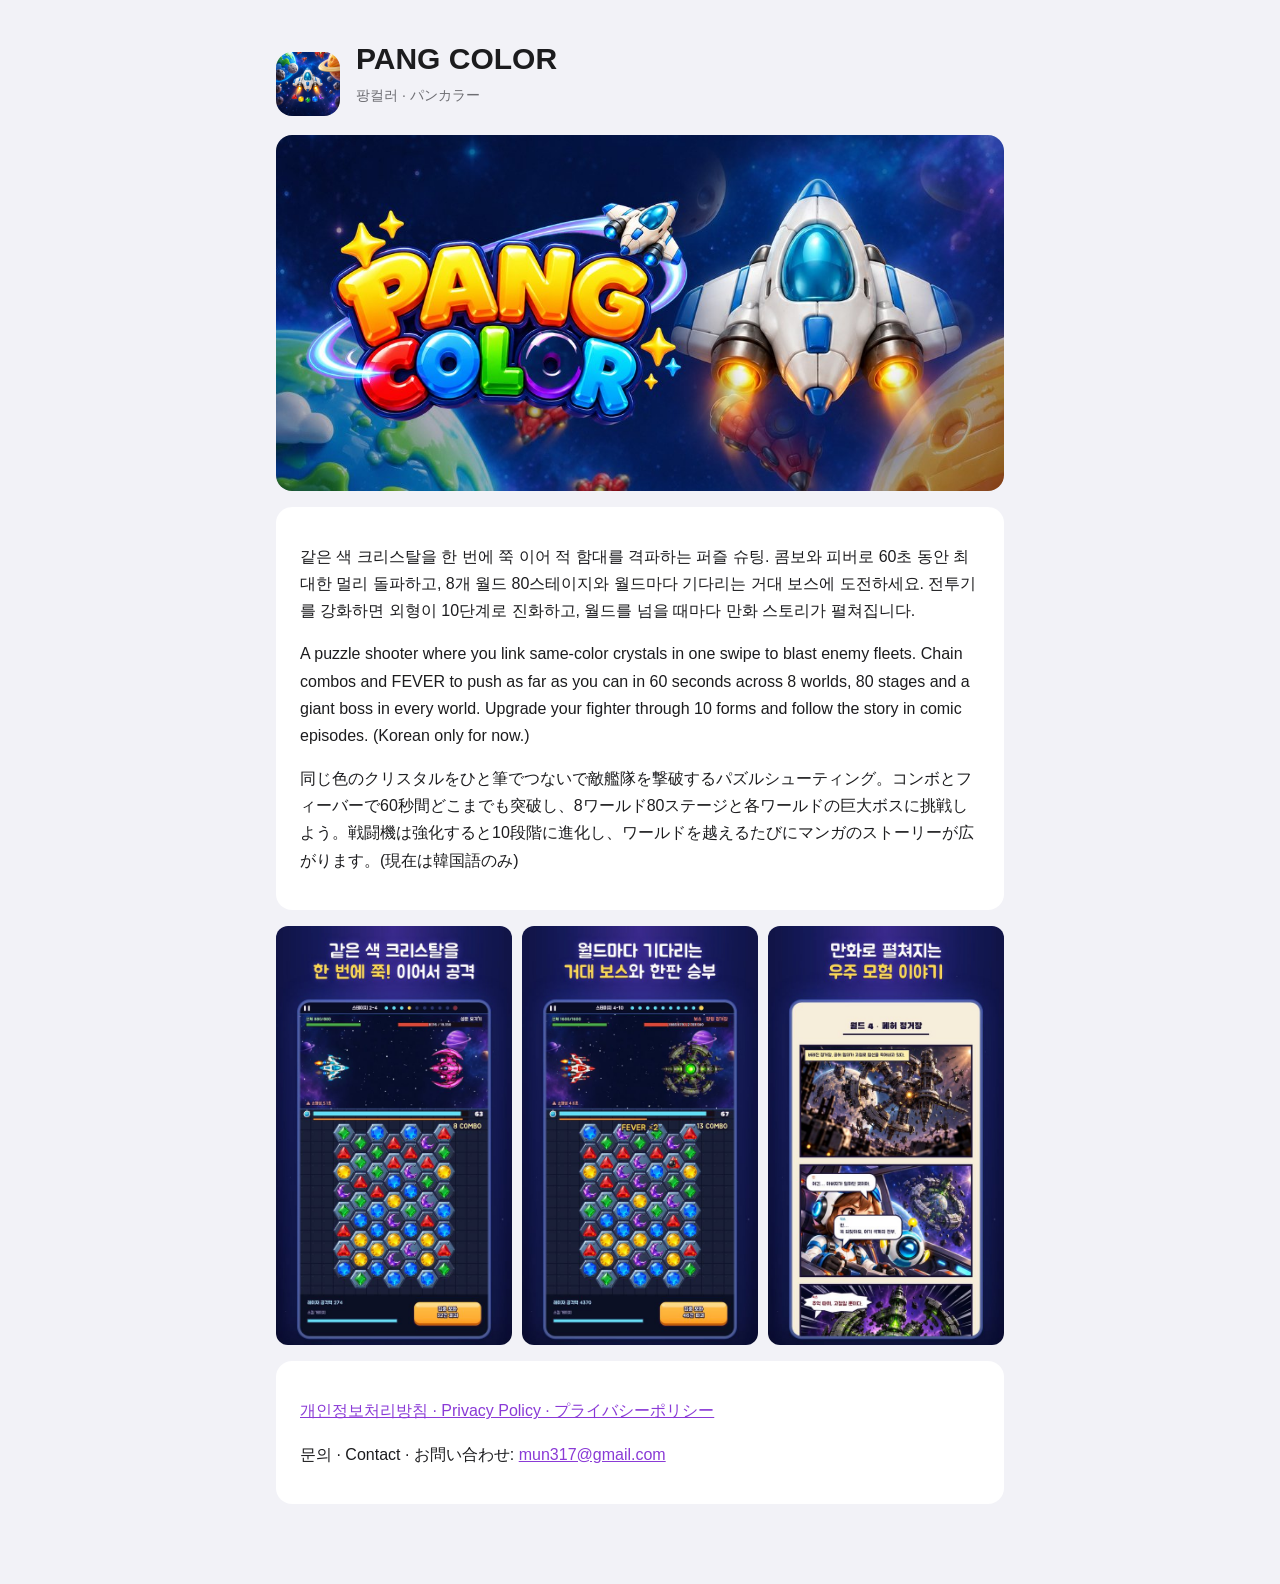
==== pangcolor/index.html @ c2058cbd "PANG COLOR 소개 페이지·개인정보처리방침(ko/en/ja)·홈 카드 추가 Co-Authored-By: Claude Opus 5.5 <noreply@anthropic.com>" ====
<!doctype html>
<html lang="ko">
<head>
<meta charset="utf-8">
<meta name="viewport" content="width=device-width, initial-scale=1, viewport-fit=cover">
<title>PANG COLOR</title>
<link rel="stylesheet" href="/style.css">
<style>
  .feature { width: 100%; border-radius: 16px; display: block; margin: 8px 0 4px; }
  .shots { display: grid; grid-template-columns: repeat(3, 1fr); gap: 10px; margin: 16px 0; }
  .shots img { width: 100%; border-radius: 12px; display: block; }
</style>
</head>
<body>
<main>
  <div class="app">
    <img class="icon" src="/pangcolor/icon.png" alt="">
    <div>
      <h1>PANG COLOR</h1>
      <p class="meta">팡컬러 · パンカラー</p>
    </div>
  </div>
  <img class="feature" src="/pangcolor/feature.jpg" alt="PANG COLOR">
  <div class="card">
    <p>같은 색 크리스탈을 한 번에 쭉 이어 적 함대를 격파하는 퍼즐 슈팅. 콤보와 피버로 60초 동안 최대한 멀리 돌파하고, 8개 월드 80스테이지와 월드마다 기다리는 거대 보스에 도전하세요. 전투기를 강화하면 외형이 10단계로 진화하고, 월드를 넘을 때마다 만화 스토리가 펼쳐집니다.</p>
    <p>A puzzle shooter where you link same-color crystals in one swipe to blast enemy fleets. Chain combos and FEVER to push as far as you can in 60 seconds across 8 worlds, 80 stages and a giant boss in every world. Upgrade your fighter through 10 forms and follow the story in comic episodes. (Korean only for now.)</p>
    <p>同じ色のクリスタルをひと筆でつないで敵艦隊を撃破するパズルシューティング。コンボとフィーバーで60秒間どこまでも突破し、8ワールド80ステージと各ワールドの巨大ボスに挑戦しよう。戦闘機は強化すると10段階に進化し、ワールドを越えるたびにマンガのストーリーが広がります。(現在は韓国語のみ)</p>
  </div>
  <div class="shots">
    <img src="/pangcolor/shot1.jpg" alt="">
    <img src="/pangcolor/shot3.jpg" alt="">
    <img src="/pangcolor/shot6.jpg" alt="">
  </div>
  <div class="card">
    <p><a href="/pangcolor/privacy/">개인정보처리방침 · Privacy Policy · プライバシーポリシー</a></p>
    <p>문의 · Contact · お問い合わせ: <a href="mailto:mun317@gmail.com">mun317@gmail.com</a></p>
  </div>
</main>
</body>
</html>
---- style.css ----
:root {
  --bg: #f2f2f7;
  --card: #ffffff;
  --fg: #1c1c1e;
  --muted: #6e6e73;
  --line: #d8d8de;
  --accent: #8a3ad6;
  color-scheme: light;
}
@media (prefers-color-scheme: dark) {
  :root {
    --bg: #000000;
    --card: #1c1c1e;
    --fg: #f2f2f7;
    --muted: #a1a1a6;
    --line: #38383a;
    --accent: #bf5af2;
    color-scheme: dark;
  }
}
* { box-sizing: border-box; }
body {
  margin: 0;
  background: var(--bg);
  color: var(--fg);
  font: 16px/1.7 -apple-system, BlinkMacSystemFont, 'Segoe UI', Roboto, 'Apple SD Gothic Neo', 'Noto Sans KR', 'Hiragino Sans', 'Noto Sans JP', sans-serif;
}
main {
  max-width: 760px;
  margin: 0 auto;
  padding: 40px max(16px, env(safe-area-inset-left)) 64px;
}
a { color: var(--accent); }
h1 { font-size: 30px; line-height: 1.25; margin: 0 0 6px; text-wrap: balance; }
h2 { font-size: 20px; margin: 36px 0 8px; }
h3 { font-size: 16px; margin: 20px 0 4px; }
.meta { color: var(--muted); font-size: 14px; margin: 0 0 20px; }
.langs { display: flex; gap: 8px; flex-wrap: wrap; margin: 0 0 28px; }
.langs a {
  padding: 4px 14px;
  border-radius: 999px;
  background: var(--card);
  text-decoration: none;
  font-size: 14px;
  font-weight: 600;
}
section.lang { background: var(--card); border-radius: 16px; padding: 8px 24px 24px; margin-bottom: 28px; }
table { width: 100%; border-collapse: collapse; font-size: 14px; margin: 8px 0; }
th, td { text-align: left; vertical-align: top; padding: 8px 6px; border-bottom: 1px solid var(--line); }
th { color: var(--muted); font-weight: 600; }
.table-wrap { overflow-x: auto; }
.card { background: var(--card); border-radius: 16px; padding: 20px 24px; margin: 16px 0; }
.app { display: flex; gap: 16px; align-items: center; }
.icon {
  flex: none; width: 64px; height: 64px; border-radius: 16px;
  display: grid; place-items: center; color: #fff; font-weight: 800; font-size: 22px;
  background: linear-gradient(155deg, #b75cf4, #8a34e2 48%, #5521c4);
}
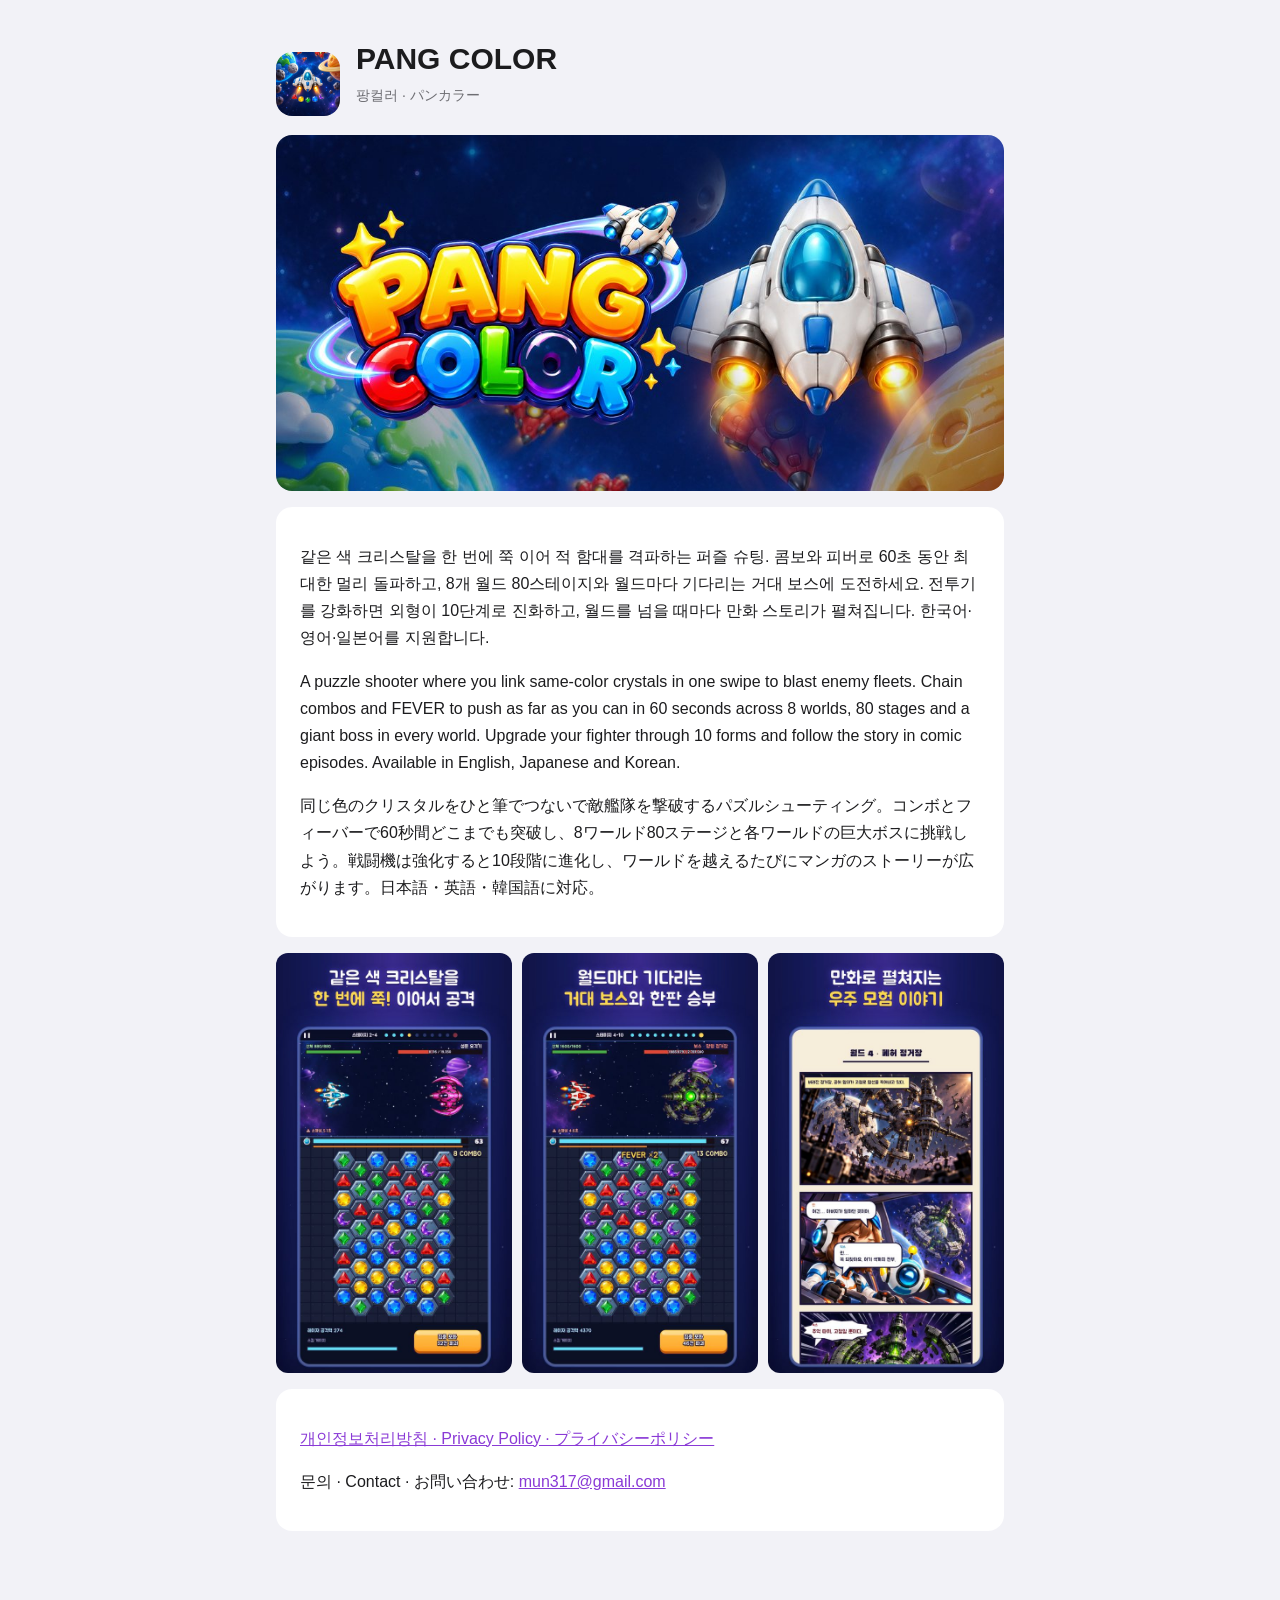
==== commit ca5421a9: "PANG COLOR: 영어·일본어 지원 반영 (소개·개인정보처리방침) Co-Authored-By: Claude Opus 5.5 <noreply@anthropic.com> Claud" ====
--- a/pangcolor/index.html
+++ b/pangcolor/index.html
@@ -22,9 +22,9 @@
   </div>
   <img class="feature" src="/pangcolor/feature.jpg" alt="PANG COLOR">
   <div class="card">
-    <p>같은 색 크리스탈을 한 번에 쭉 이어 적 함대를 격파하는 퍼즐 슈팅. 콤보와 피버로 60초 동안 최대한 멀리 돌파하고, 8개 월드 80스테이지와 월드마다 기다리는 거대 보스에 도전하세요. 전투기를 강화하면 외형이 10단계로 진화하고, 월드를 넘을 때마다 만화 스토리가 펼쳐집니다.</p>
-    <p>A puzzle shooter where you link same-color crystals in one swipe to blast enemy fleets. Chain combos and FEVER to push as far as you can in 60 seconds across 8 worlds, 80 stages and a giant boss in every world. Upgrade your fighter through 10 forms and follow the story in comic episodes. (Korean only for now.)</p>
-    <p>同じ色のクリスタルをひと筆でつないで敵艦隊を撃破するパズルシューティング。コンボとフィーバーで60秒間どこまでも突破し、8ワールド80ステージと各ワールドの巨大ボスに挑戦しよう。戦闘機は強化すると10段階に進化し、ワールドを越えるたびにマンガのストーリーが広がります。(現在は韓国語のみ)</p>
+    <p>같은 색 크리스탈을 한 번에 쭉 이어 적 함대를 격파하는 퍼즐 슈팅. 콤보와 피버로 60초 동안 최대한 멀리 돌파하고, 8개 월드 80스테이지와 월드마다 기다리는 거대 보스에 도전하세요. 전투기를 강화하면 외형이 10단계로 진화하고, 월드를 넘을 때마다 만화 스토리가 펼쳐집니다. 한국어·영어·일본어를 지원합니다.</p>
+    <p>A puzzle shooter where you link same-color crystals in one swipe to blast enemy fleets. Chain combos and FEVER to push as far as you can in 60 seconds across 8 worlds, 80 stages and a giant boss in every world. Upgrade your fighter through 10 forms and follow the story in comic episodes. Available in English, Japanese and Korean.</p>
+    <p>同じ色のクリスタルをひと筆でつないで敵艦隊を撃破するパズルシューティング。コンボとフィーバーで60秒間どこまでも突破し、8ワールド80ステージと各ワールドの巨大ボスに挑戦しよう。戦闘機は強化すると10段階に進化し、ワールドを越えるたびにマンガのストーリーが広がります。日本語・英語・韓国語に対応。</p>
   </div>
   <div class="shots">
     <img src="/pangcolor/shot1.jpg" alt="">
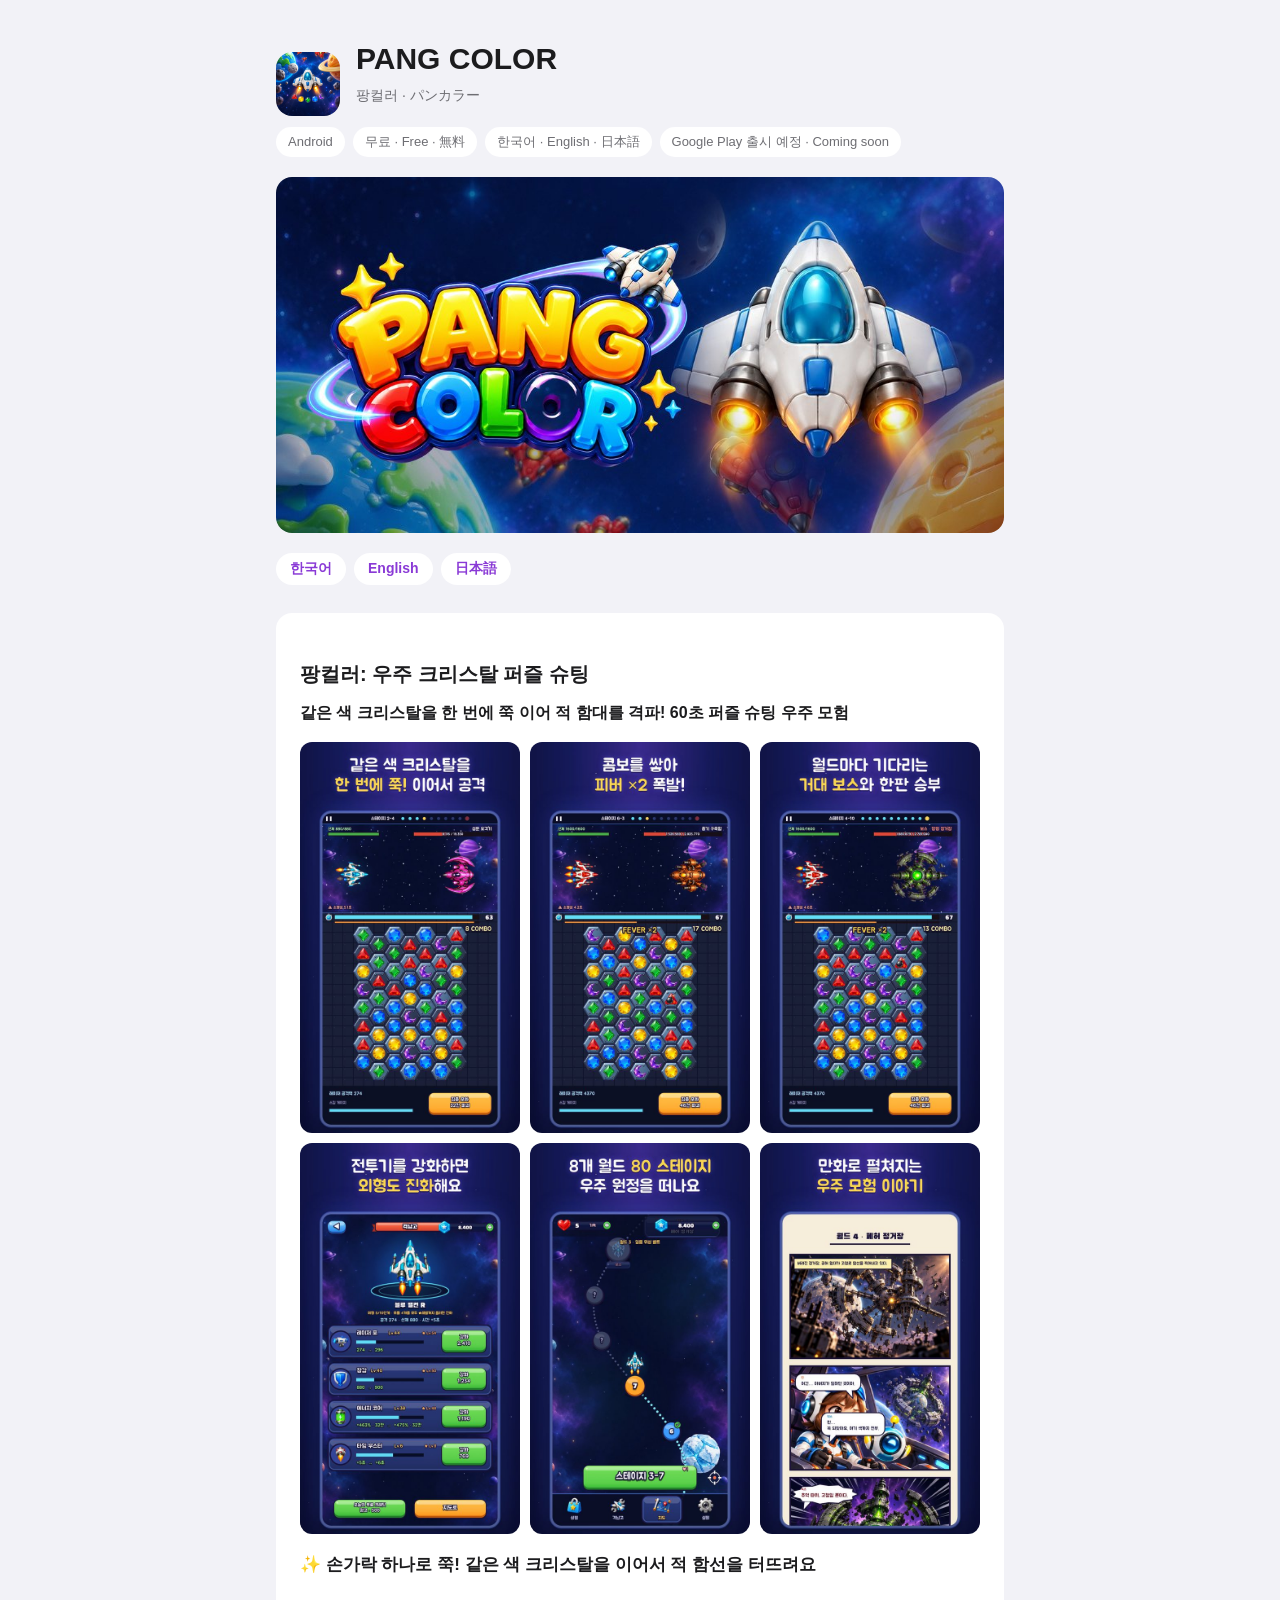
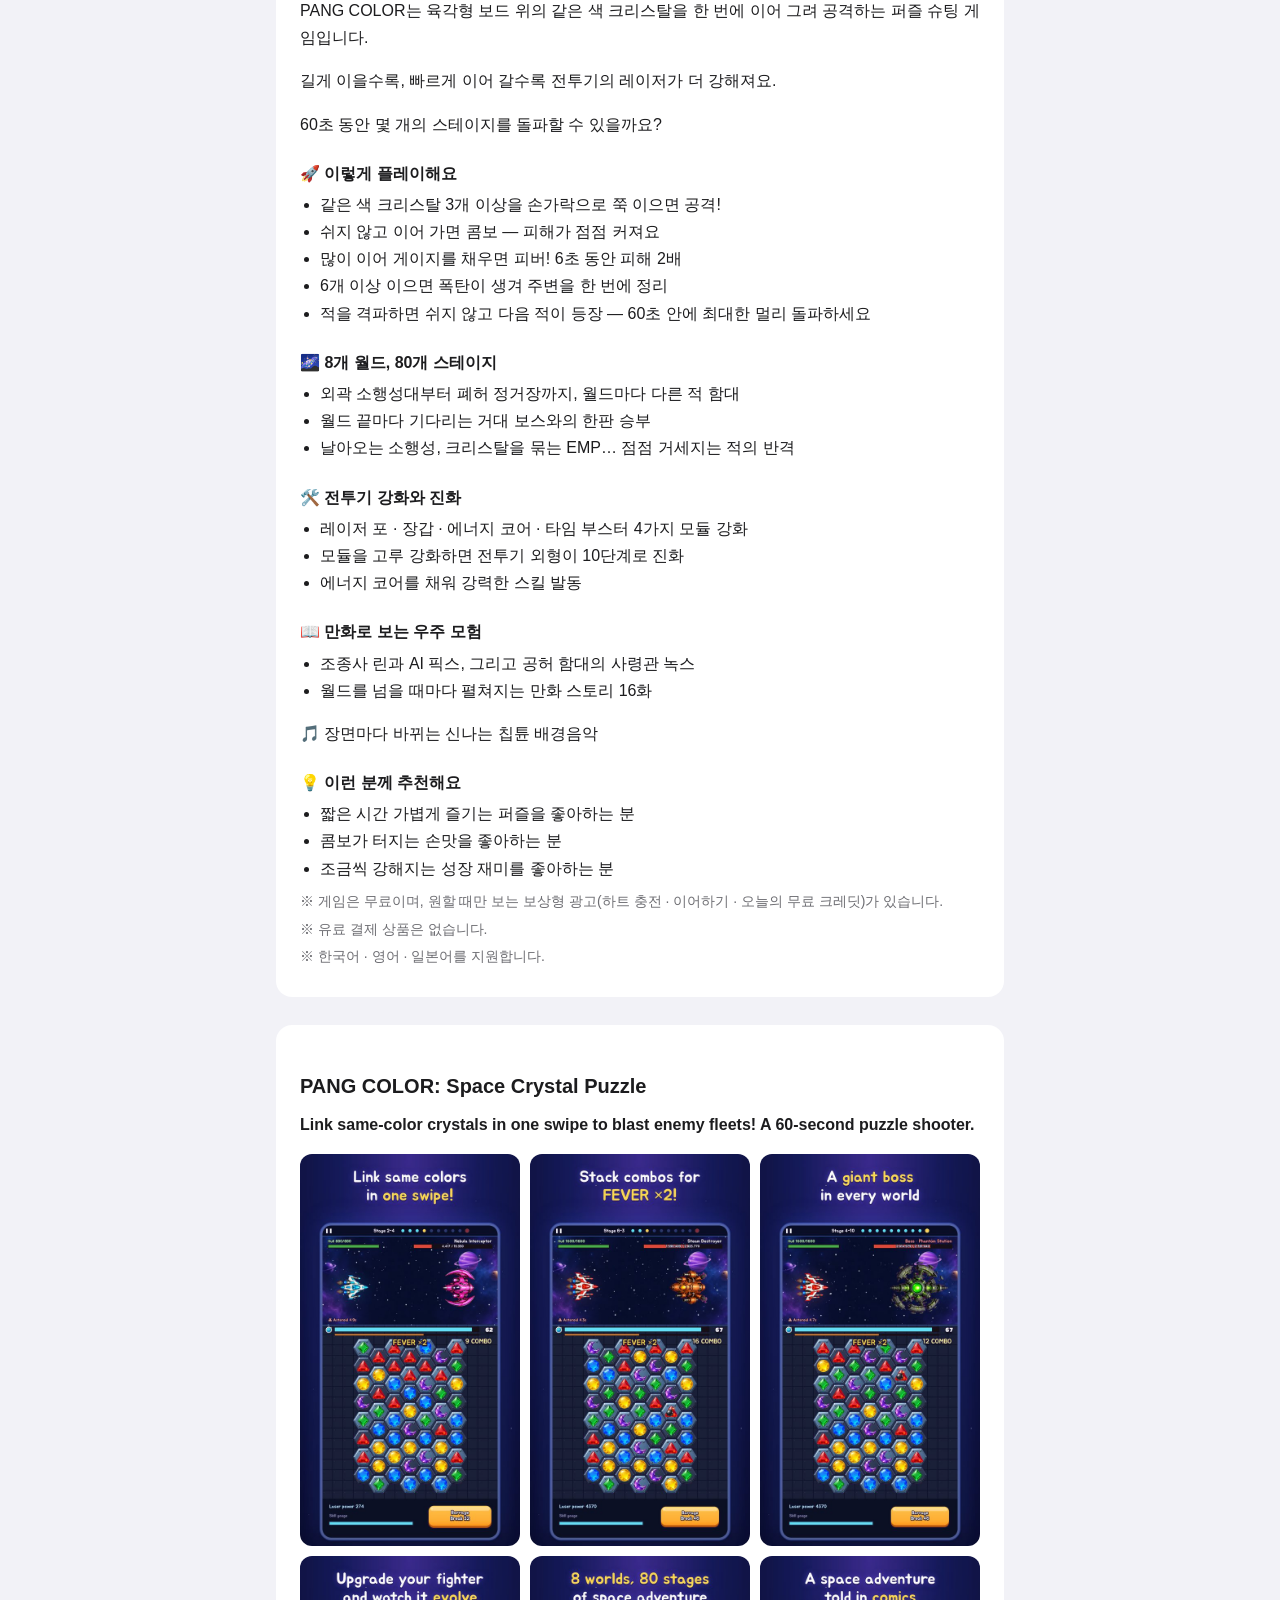
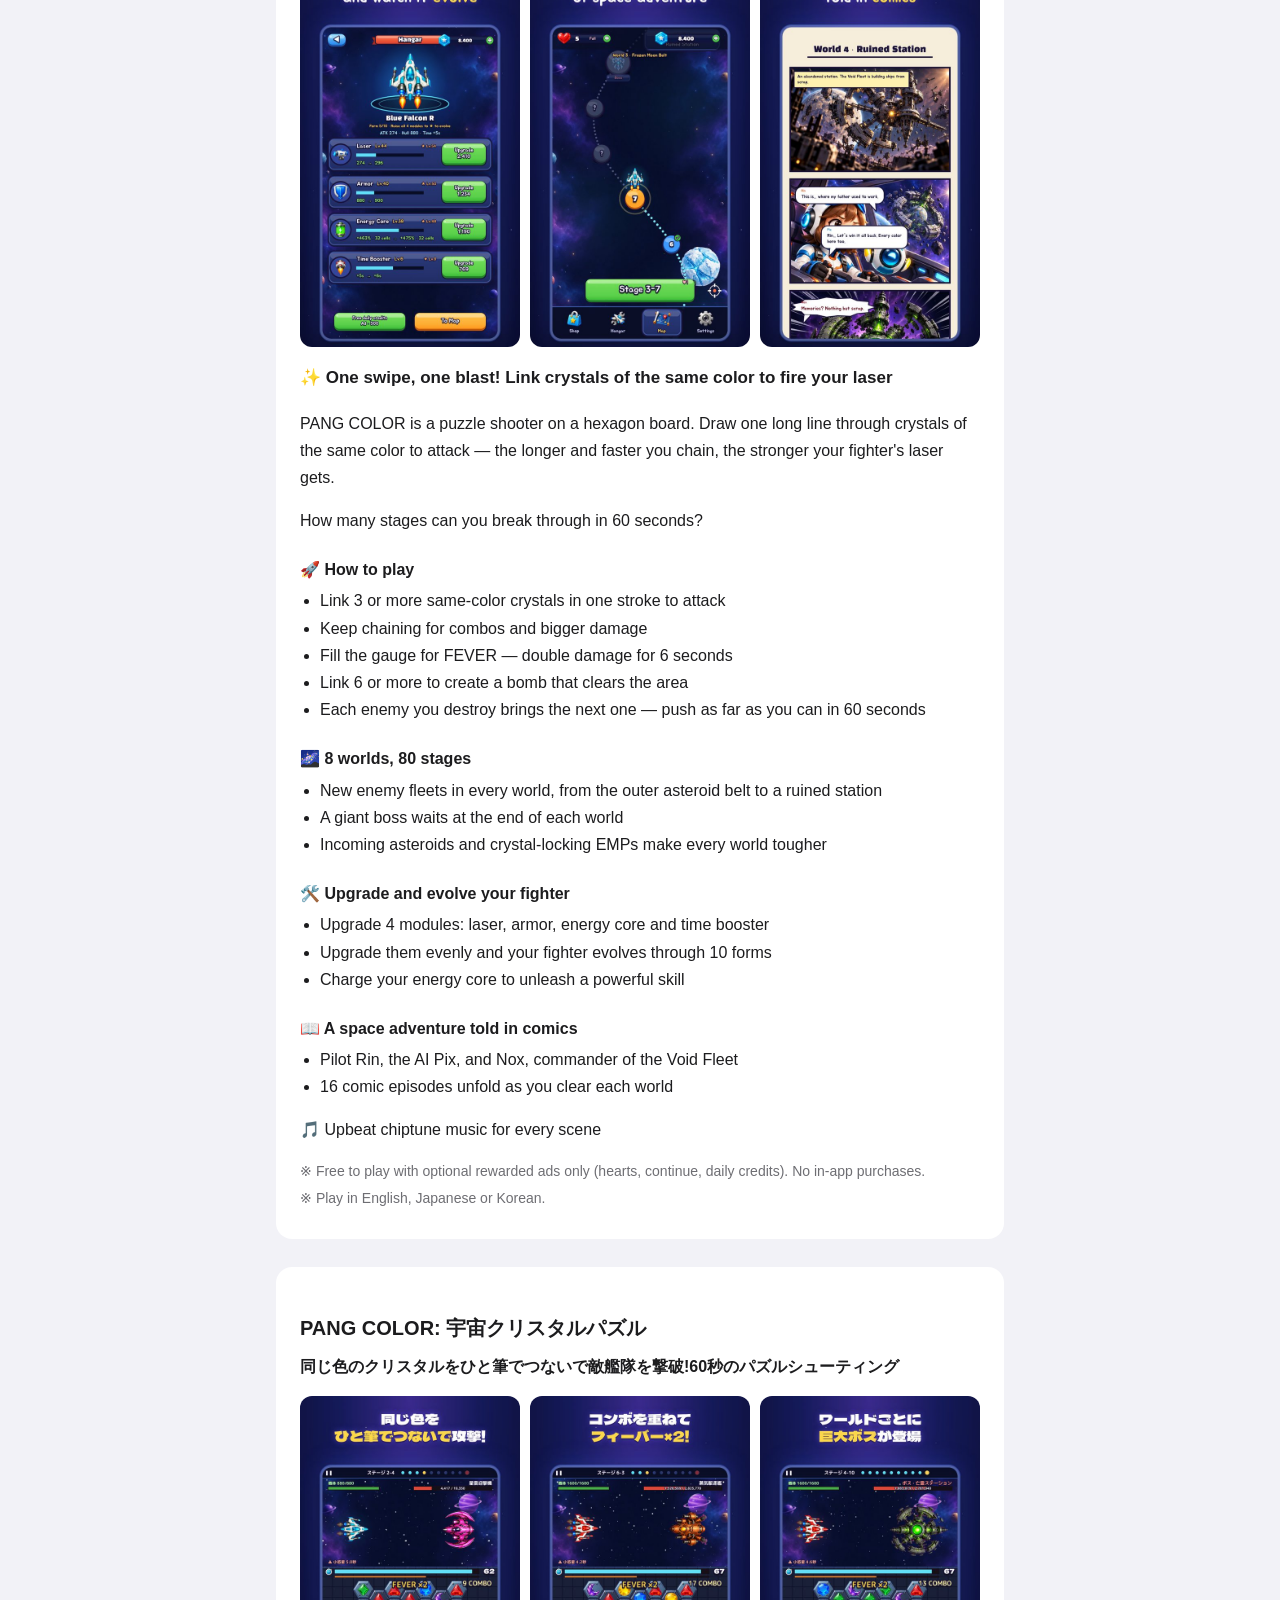
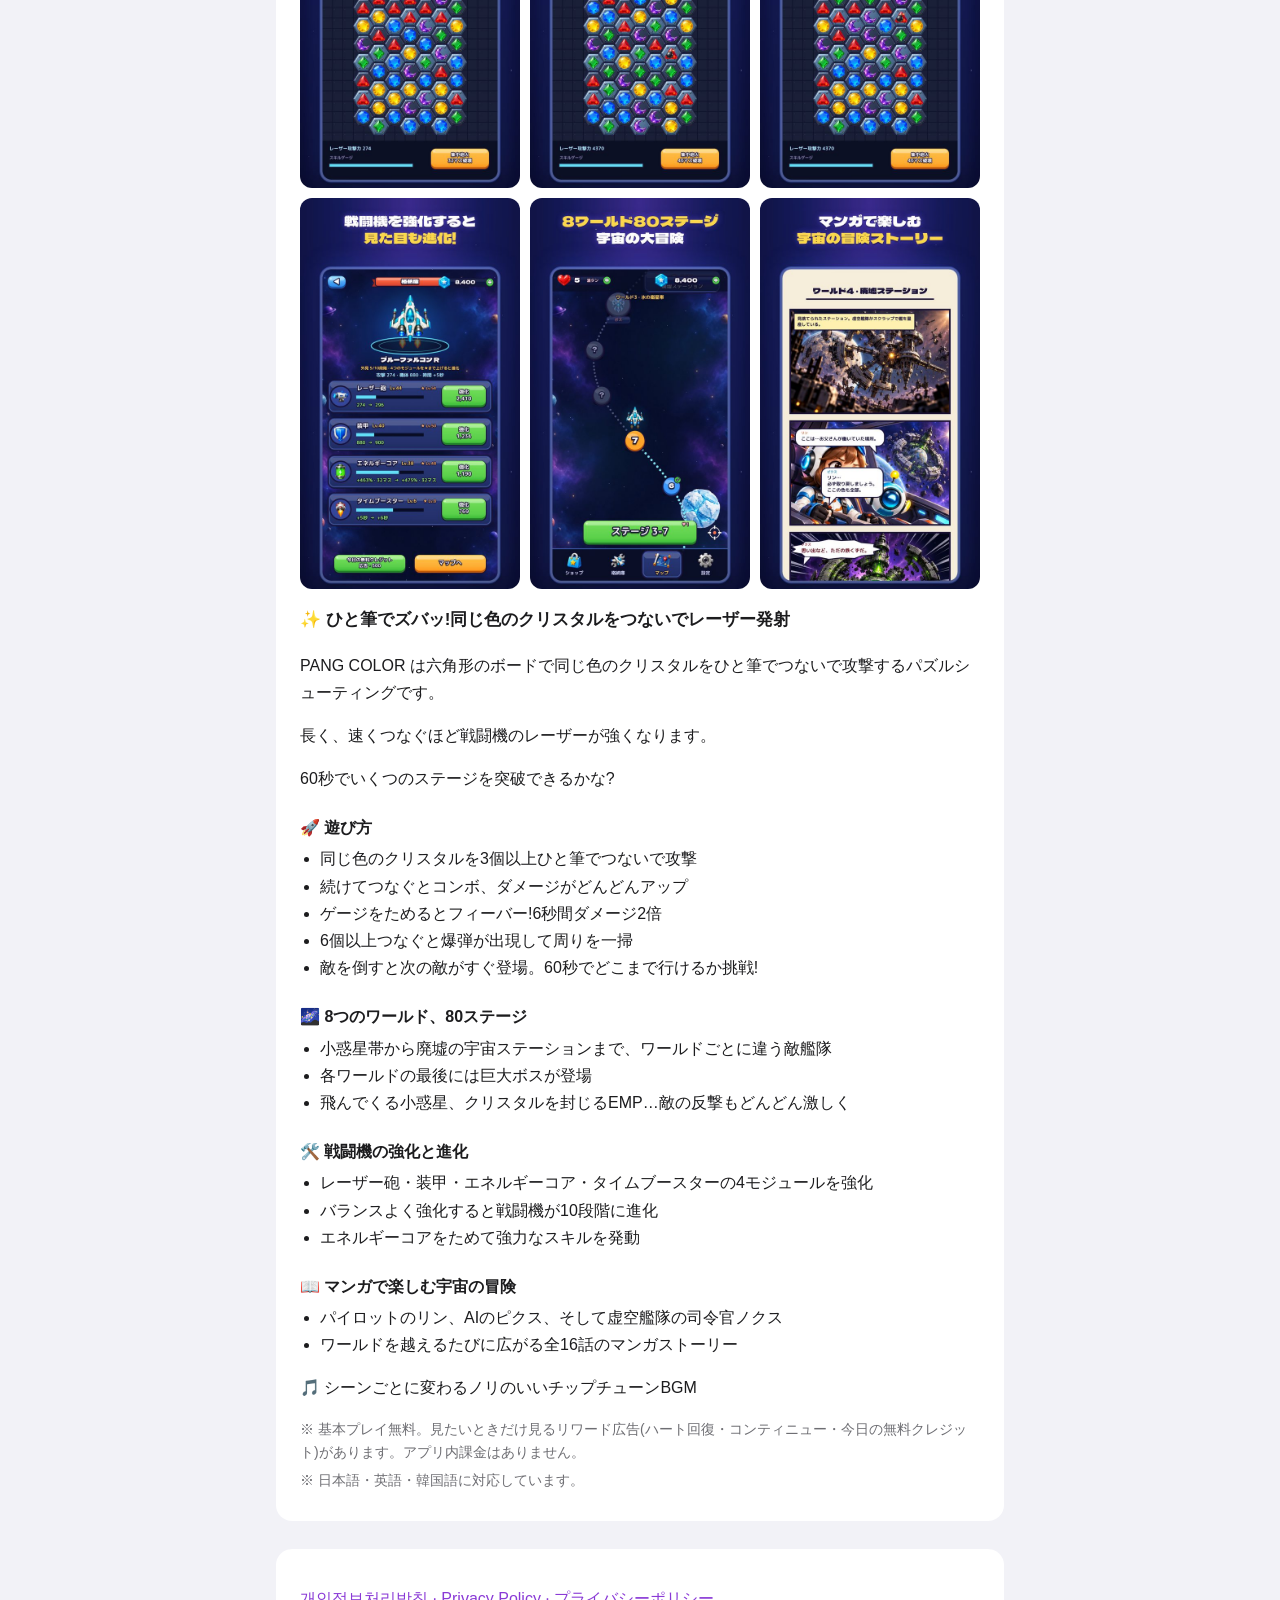
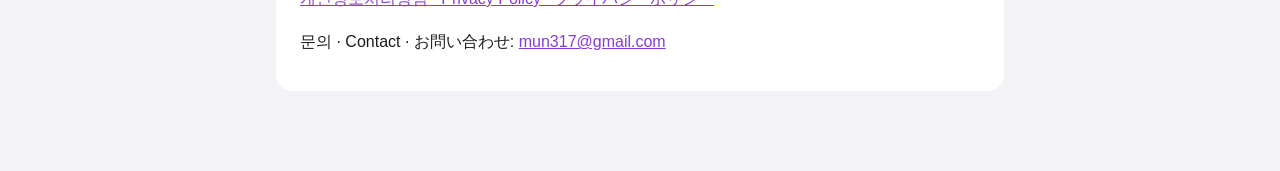
==== commit 57fdf82d: "PANG COLOR 소개 페이지: 스토어 등록 문구(ko/en/ja)와 언어별 스크린샷 6장으로 갱신 Co-Authored-By: Claude Opus 5.5 <noreply@an" ====
--- a/pangcolor/index.html
+++ b/pangcolor/index.html
@@ -4,11 +4,19 @@
 <meta charset="utf-8">
 <meta name="viewport" content="width=device-width, initial-scale=1, viewport-fit=cover">
 <title>PANG COLOR</title>
+<meta name="description" content="같은 색 크리스탈을 한 번에 쭉 이어 적 함대를 격파하는 60초 퍼즐 슈팅. Link same-color crystals in one swipe to blast enemy fleets.">
 <link rel="stylesheet" href="/style.css">
 <style>
   .feature { width: 100%; border-radius: 16px; display: block; margin: 8px 0 4px; }
   .shots { display: grid; grid-template-columns: repeat(3, 1fr); gap: 10px; margin: 16px 0; }
   .shots img { width: 100%; border-radius: 12px; display: block; }
+  .short { font-weight: 600; margin: 0 0 4px; }
+  .lead { font-weight: 700; font-size: 17px; }
+  .desc h3 { margin-top: 22px; }
+  .desc ul { margin: 4px 0 8px; padding-left: 20px; }
+  .note { color: var(--muted); font-size: 14px; margin: 4px 0; }
+  .badges { display: flex; gap: 8px; flex-wrap: wrap; margin: 0 0 20px; }
+  .badges span { background: var(--card); border-radius: 999px; padding: 4px 12px; font-size: 13px; color: var(--muted); }
 </style>
 </head>
 <body>
@@ -20,17 +28,79 @@
       <p class="meta">팡컬러 · パンカラー</p>
     </div>
   </div>
+  <div class="badges"><span>Android</span><span>무료 · Free · 無料</span><span>한국어 · English · 日本語</span><span>Google Play 출시 예정 · Coming soon</span></div>
   <img class="feature" src="/pangcolor/feature.jpg" alt="PANG COLOR">
-  <div class="card">
-    <p>같은 색 크리스탈을 한 번에 쭉 이어 적 함대를 격파하는 퍼즐 슈팅. 콤보와 피버로 60초 동안 최대한 멀리 돌파하고, 8개 월드 80스테이지와 월드마다 기다리는 거대 보스에 도전하세요. 전투기를 강화하면 외형이 10단계로 진화하고, 월드를 넘을 때마다 만화 스토리가 펼쳐집니다. 한국어·영어·일본어를 지원합니다.</p>
-    <p>A puzzle shooter where you link same-color crystals in one swipe to blast enemy fleets. Chain combos and FEVER to push as far as you can in 60 seconds across 8 worlds, 80 stages and a giant boss in every world. Upgrade your fighter through 10 forms and follow the story in comic episodes. Available in English, Japanese and Korean.</p>
-    <p>同じ色のクリスタルをひと筆でつないで敵艦隊を撃破するパズルシューティング。コンボとフィーバーで60秒間どこまでも突破し、8ワールド80ステージと各ワールドの巨大ボスに挑戦しよう。戦闘機は強化すると10段階に進化し、ワールドを越えるたびにマンガのストーリーが広がります。日本語・英語・韓国語に対応。</p>
-  </div>
-  <div class="shots">
-    <img src="/pangcolor/shot1.jpg" alt="">
-    <img src="/pangcolor/shot3.jpg" alt="">
-    <img src="/pangcolor/shot6.jpg" alt="">
-  </div>
+  <nav class="langs" style="margin-top:20px"><a href="#ko">한국어</a><a href="#en">English</a><a href="#ja">日本語</a></nav>
+
+  <section class="lang" id="ko" lang="ko">
+    <h2>팡컬러: 우주 크리스탈 퍼즐 슈팅</h2>
+    <p class="short">같은 색 크리스탈을 한 번에 쭉 이어 적 함대를 격파! 60초 퍼즐 슈팅 우주 모험</p>
+    <div class="shots"><img src="/pangcolor/ko/shot1.jpg" alt="" loading="lazy"><img src="/pangcolor/ko/shot2.jpg" alt="" loading="lazy"><img src="/pangcolor/ko/shot3.jpg" alt="" loading="lazy"><img src="/pangcolor/ko/shot4.jpg" alt="" loading="lazy"><img src="/pangcolor/ko/shot5.jpg" alt="" loading="lazy"><img src="/pangcolor/ko/shot6.jpg" alt="" loading="lazy"></div>
+    <div class="desc">
+      <p class="lead">✨ 손가락 하나로 쭉! 같은 색 크리스탈을 이어서 적 함선을 터뜨려요</p>
+      <p>PANG COLOR는 육각형 보드 위의 같은 색 크리스탈을 한 번에 이어 그려 공격하는 퍼즐 슈팅 게임입니다.</p>
+      <p>길게 이을수록, 빠르게 이어 갈수록 전투기의 레이저가 더 강해져요.</p>
+      <p>60초 동안 몇 개의 스테이지를 돌파할 수 있을까요?</p>
+      <h3>🚀 이렇게 플레이해요</h3>
+      <ul><li>같은 색 크리스탈 3개 이상을 손가락으로 쭉 이으면 공격!</li><li>쉬지 않고 이어 가면 콤보 — 피해가 점점 커져요</li><li>많이 이어 게이지를 채우면 피버! 6초 동안 피해 2배</li><li>6개 이상 이으면 폭탄이 생겨 주변을 한 번에 정리</li><li>적을 격파하면 쉬지 않고 다음 적이 등장 — 60초 안에 최대한 멀리 돌파하세요</li></ul>
+      <h3>🌌 8개 월드, 80개 스테이지</h3>
+      <ul><li>외곽 소행성대부터 폐허 정거장까지, 월드마다 다른 적 함대</li><li>월드 끝마다 기다리는 거대 보스와의 한판 승부</li><li>날아오는 소행성, 크리스탈을 묶는 EMP… 점점 거세지는 적의 반격</li></ul>
+      <h3>🛠️ 전투기 강화와 진화</h3>
+      <ul><li>레이저 포 · 장갑 · 에너지 코어 · 타임 부스터 4가지 모듈 강화</li><li>모듈을 고루 강화하면 전투기 외형이 10단계로 진화</li><li>에너지 코어를 채워 강력한 스킬 발동</li></ul>
+      <h3>📖 만화로 보는 우주 모험</h3>
+      <ul><li>조종사 린과 AI 픽스, 그리고 공허 함대의 사령관 녹스</li><li>월드를 넘을 때마다 펼쳐지는 만화 스토리 16화</li></ul>
+      <p>🎵 장면마다 바뀌는 신나는 칩튠 배경음악</p>
+      <h3>💡 이런 분께 추천해요</h3>
+      <ul><li>짧은 시간 가볍게 즐기는 퍼즐을 좋아하는 분</li><li>콤보가 터지는 손맛을 좋아하는 분</li><li>조금씩 강해지는 성장 재미를 좋아하는 분</li></ul>
+      <p class="note">※ 게임은 무료이며, 원할 때만 보는 보상형 광고(하트 충전 · 이어하기 · 오늘의 무료 크레딧)가 있습니다.</p>
+      <p class="note">※ 유료 결제 상품은 없습니다.</p>
+      <p class="note">※ 한국어 · 영어 · 일본어를 지원합니다.</p>
+    </div>
+  </section>
+  <section class="lang" id="en" lang="en">
+    <h2>PANG COLOR: Space Crystal Puzzle</h2>
+    <p class="short">Link same-color crystals in one swipe to blast enemy fleets! A 60-second puzzle shooter.</p>
+    <div class="shots"><img src="/pangcolor/en/shot1.jpg" alt="" loading="lazy"><img src="/pangcolor/en/shot2.jpg" alt="" loading="lazy"><img src="/pangcolor/en/shot3.jpg" alt="" loading="lazy"><img src="/pangcolor/en/shot4.jpg" alt="" loading="lazy"><img src="/pangcolor/en/shot5.jpg" alt="" loading="lazy"><img src="/pangcolor/en/shot6.jpg" alt="" loading="lazy"></div>
+    <div class="desc">
+      <p class="lead">✨ One swipe, one blast! Link crystals of the same color to fire your laser</p>
+      <p>PANG COLOR is a puzzle shooter on a hexagon board. Draw one long line through crystals of the same color to attack — the longer and faster you chain, the stronger your fighter&#x27;s laser gets.</p>
+      <p>How many stages can you break through in 60 seconds?</p>
+      <h3>🚀 How to play</h3>
+      <ul><li>Link 3 or more same-color crystals in one stroke to attack</li><li>Keep chaining for combos and bigger damage</li><li>Fill the gauge for FEVER — double damage for 6 seconds</li><li>Link 6 or more to create a bomb that clears the area</li><li>Each enemy you destroy brings the next one — push as far as you can in 60 seconds</li></ul>
+      <h3>🌌 8 worlds, 80 stages</h3>
+      <ul><li>New enemy fleets in every world, from the outer asteroid belt to a ruined station</li><li>A giant boss waits at the end of each world</li><li>Incoming asteroids and crystal-locking EMPs make every world tougher</li></ul>
+      <h3>🛠️ Upgrade and evolve your fighter</h3>
+      <ul><li>Upgrade 4 modules: laser, armor, energy core and time booster</li><li>Upgrade them evenly and your fighter evolves through 10 forms</li><li>Charge your energy core to unleash a powerful skill</li></ul>
+      <h3>📖 A space adventure told in comics</h3>
+      <ul><li>Pilot Rin, the AI Pix, and Nox, commander of the Void Fleet</li><li>16 comic episodes unfold as you clear each world</li></ul>
+      <p>🎵 Upbeat chiptune music for every scene</p>
+      <p class="note">※ Free to play with optional rewarded ads only (hearts, continue, daily credits). No in-app purchases.</p>
+      <p class="note">※ Play in English, Japanese or Korean.</p>
+    </div>
+  </section>
+  <section class="lang" id="ja" lang="ja">
+    <h2>PANG COLOR: 宇宙クリスタルパズル</h2>
+    <p class="short">同じ色のクリスタルをひと筆でつないで敵艦隊を撃破!60秒のパズルシューティング</p>
+    <div class="shots"><img src="/pangcolor/ja/shot1.jpg" alt="" loading="lazy"><img src="/pangcolor/ja/shot2.jpg" alt="" loading="lazy"><img src="/pangcolor/ja/shot3.jpg" alt="" loading="lazy"><img src="/pangcolor/ja/shot4.jpg" alt="" loading="lazy"><img src="/pangcolor/ja/shot5.jpg" alt="" loading="lazy"><img src="/pangcolor/ja/shot6.jpg" alt="" loading="lazy"></div>
+    <div class="desc">
+      <p class="lead">✨ ひと筆でズバッ!同じ色のクリスタルをつないでレーザー発射</p>
+      <p>PANG COLOR は六角形のボードで同じ色のクリスタルをひと筆でつないで攻撃するパズルシューティングです。</p>
+      <p>長く、速くつなぐほど戦闘機のレーザーが強くなります。</p>
+      <p>60秒でいくつのステージを突破できるかな?</p>
+      <h3>🚀 遊び方</h3>
+      <ul><li>同じ色のクリスタルを3個以上ひと筆でつないで攻撃</li><li>続けてつなぐとコンボ、ダメージがどんどんアップ</li><li>ゲージをためるとフィーバー!6秒間ダメージ2倍</li><li>6個以上つなぐと爆弾が出現して周りを一掃</li><li>敵を倒すと次の敵がすぐ登場。60秒でどこまで行けるか挑戦!</li></ul>
+      <h3>🌌 8つのワールド、80ステージ</h3>
+      <ul><li>小惑星帯から廃墟の宇宙ステーションまで、ワールドごとに違う敵艦隊</li><li>各ワールドの最後には巨大ボスが登場</li><li>飛んでくる小惑星、クリスタルを封じるEMP…敵の反撃もどんどん激しく</li></ul>
+      <h3>🛠️ 戦闘機の強化と進化</h3>
+      <ul><li>レーザー砲・装甲・エネルギーコア・タイムブースターの4モジュールを強化</li><li>バランスよく強化すると戦闘機が10段階に進化</li><li>エネルギーコアをためて強力なスキルを発動</li></ul>
+      <h3>📖 マンガで楽しむ宇宙の冒険</h3>
+      <ul><li>パイロットのリン、AIのピクス、そして虚空艦隊の司令官ノクス</li><li>ワールドを越えるたびに広がる全16話のマンガストーリー</li></ul>
+      <p>🎵 シーンごとに変わるノリのいいチップチューンBGM</p>
+      <p class="note">※ 基本プレイ無料。見たいときだけ見るリワード広告(ハート回復・コンティニュー・今日の無料クレジット)があります。アプリ内課金はありません。</p>
+      <p class="note">※ 日本語・英語・韓国語に対応しています。</p>
+    </div>
+  </section>
+
   <div class="card">
     <p><a href="/pangcolor/privacy/">개인정보처리방침 · Privacy Policy · プライバシーポリシー</a></p>
     <p>문의 · Contact · お問い合わせ: <a href="mailto:mun317@gmail.com">mun317@gmail.com</a></p>
